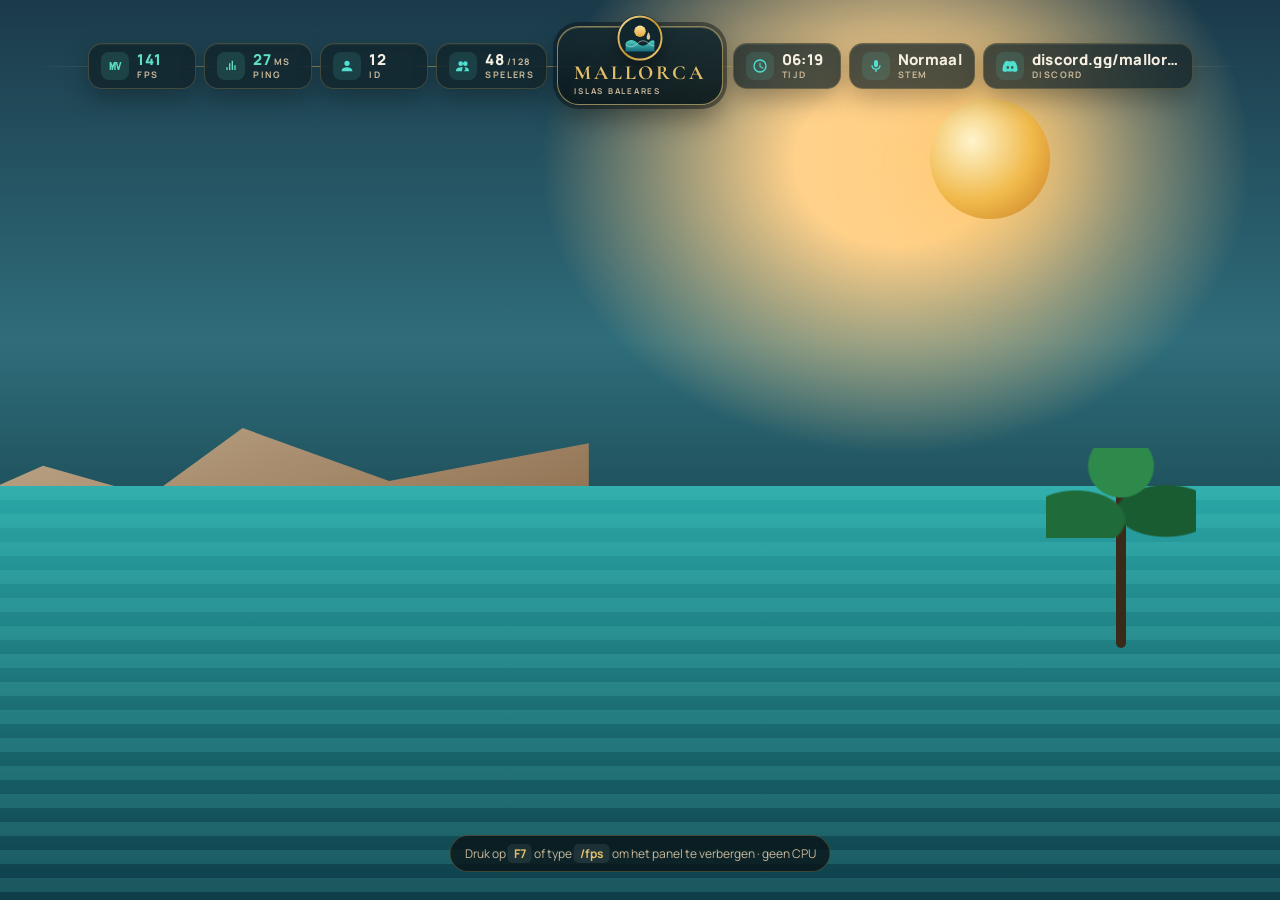
==== mallorca-fps-panel/html/index.html @ 94cdc5df "Add Mallorca FPS panel with eight HUD slots and a center crest Standalone FiveM NUI overlay that sho" ====
<!DOCTYPE html>
<html lang="nl">
<head>
  <meta charset="UTF-8" />
  <meta name="viewport" content="width=device-width, initial-scale=1" />
  <title>Mallorca FPS Panel</title>
  <link rel="preconnect" href="https://fonts.googleapis.com" />
  <link rel="preconnect" href="https://fonts.gstatic.com" crossorigin />
  <link href="https://fonts.googleapis.com/css2?family=Cormorant+Garamond:wght@600;700&family=Manrope:wght@500;600;700;800&display=swap" rel="stylesheet" />
  <link rel="stylesheet" href="style.css" />
</head>
<body>
  <div class="scene" aria-hidden="true">
    <div class="sun"></div>
    <div class="cliff"></div>
    <div class="sea"></div>
    <div class="palm"></div>
  </div>

  <header class="hud" id="hud" role="status" aria-label="Mallorca FPS panel">
    <div class="rail">
      <div class="group left">
        <article class="stat" data-key="fps">
          <span class="icon" aria-hidden="true">
            <svg viewBox="0 0 24 24"><path d="M4 18V6h2.2l2 5.2L10.4 6H13v12h-2.1V9.6L8.7 18H7.1L5.9 9.6V18H4zm12.2 0-3.3-12h2.3l2.1 8.4L19.4 6H21.6L18.3 18h-2.1z"/></svg>
          </span>
          <div class="copy">
            <strong id="val-fps">144</strong>
            <span>FPS</span>
          </div>
        </article>

        <article class="stat" data-key="ping">
          <span class="icon" aria-hidden="true">
            <svg viewBox="0 0 24 24"><path d="M5 18h2v-4H5v4zm4 0h2V8H9v10zm4 0h2V4h-2v14zm4 0h2v-7h-2v7z"/></svg>
          </span>
          <div class="copy">
            <strong id="val-ping">24<span class="unit">ms</span></strong>
            <span>Ping</span>
          </div>
        </article>

        <article class="stat" data-key="id">
          <span class="icon" aria-hidden="true">
            <svg viewBox="0 0 24 24"><path d="M12 12a4 4 0 1 0-4-4 4 4 0 0 0 4 4zm0 2c-3.3 0-8 1.7-8 5v1h16v-1c0-3.3-4.7-5-8-5z"/></svg>
          </span>
          <div class="copy">
            <strong id="val-id">12</strong>
            <span>ID</span>
          </div>
        </article>

        <article class="stat" data-key="players">
          <span class="icon" aria-hidden="true">
            <svg viewBox="0 0 24 24"><path d="M8.5 12a3.5 3.5 0 1 0-3.5-3.5A3.5 3.5 0 0 0 8.5 12zm7 0A3.5 3.5 0 1 0 12 8.5 3.5 3.5 0 0 0 15.5 12zM8.5 14c-3 0-7 1.5-7 4.5V20h9.2a7.5 7.5 0 0 1-.2-1.5c0-1.6.6-3.1 1.7-4.3A10.4 10.4 0 0 0 8.5 14zm7 0c-.6 0-1.2 0-1.8.1A5.5 5.5 0 0 1 21 19.5V20h-8.2a5.5 5.5 0 0 0 2.7-6z"/></svg>
          </span>
          <div class="copy">
            <strong id="val-players">48<span class="unit">/128</span></strong>
            <span>Spelers</span>
          </div>
        </article>
      </div>

      <div class="crest" data-key="mallorca">
        <div class="crest-ring">
          <img src="logo.svg" alt="" />
        </div>
        <div class="crest-copy">
          <p class="name" id="val-server">Mallorca</p>
          <p class="tag" id="val-tagline">Islas Baleares</p>
        </div>
      </div>

      <div class="group right">
        <article class="stat" data-key="time">
          <span class="icon" aria-hidden="true">
            <svg viewBox="0 0 24 24"><path d="M12 2a10 10 0 1 0 10 10A10 10 0 0 0 12 2zm0 18a8 8 0 1 1 8-8 8 8 0 0 1-8 8zm.8-13h-1.6v6l5.2 3.1.8-1.3-4.4-2.6z"/></svg>
          </span>
          <div class="copy">
            <strong id="val-time">19:43</strong>
            <span>Tijd</span>
          </div>
        </article>

        <article class="stat" data-key="voice">
          <span class="icon" aria-hidden="true">
            <svg viewBox="0 0 24 24"><path d="M12 14a3 3 0 0 0 3-3V6a3 3 0 0 0-6 0v5a3 3 0 0 0 3 3zm5-3a5 5 0 0 1-10 0H5a7 7 0 0 0 6 6.9V21h2v-3.1A7 7 0 0 0 19 11z"/></svg>
          </span>
          <div class="copy">
            <strong id="val-voice">Normaal</strong>
            <span>Stem</span>
          </div>
        </article>

        <article class="stat" data-key="discord">
          <span class="icon" aria-hidden="true">
            <svg viewBox="0 0 24 24"><path d="M19.3 5.2A17.4 17.4 0 0 0 15 4l-.4.8a16 16 0 0 1 4 1.6 16.4 16.4 0 0 0-13.2 0A16 16 0 0 1 9.4 4.8L9 4a17.4 17.4 0 0 0-4.3 1.2C1.4 10.1.6 14.8.8 19.4A17.6 17.6 0 0 0 6.4 21l.8-1.2a11.4 11.4 0 0 1-1.8-.9l.4-.3a12.6 12.6 0 0 0 12.4 0l.4.3a11.4 11.4 0 0 1-1.8.9l.8 1.2a17.6 17.6 0 0 0 5.6-1.6c.4-5.2-.6-9.8-3.9-14.2zM8.7 16.4c-1.1 0-2-1-2-2.2s.9-2.2 2-2.2 2 1 2 2.2-.9 2.2-2 2.2zm6.6 0c-1.1 0-2-1-2-2.2s.9-2.2 2-2.2 2 1 2 2.2-.9 2.2-2 2.2z"/></svg>
          </span>
          <div class="copy">
            <strong id="val-discord">discord.gg/mallorca</strong>
            <span>Discord</span>
          </div>
        </article>
      </div>
    </div>
  </header>

  <aside class="hint" id="hint">Druk op <kbd>F7</kbd> of type <kbd>/fps</kbd> om het panel te verbergen · geen CPU</aside>

  <script src="script.js"></script>
</body>
</html>
---- mallorca-fps-panel/html/style.css ----
:root {
  --ink: #f6efe2;
  --muted: #c9b89a;
  --gold: #e3bf6a;
  --gold-deep: #b8862b;
  --teal: #4fe0d2;
  --sea: #14545c;
  --night: rgba(8, 18, 22, 0.78);
  --glass: rgba(16, 32, 38, 0.72);
  --line: rgba(227, 191, 106, 0.55);
  --warn: #e7b34d;
  --hot: #e07a5f;
  --ok: #5ee0c7;
}

* {
  box-sizing: border-box;
  margin: 0;
  padding: 0;
}

html,
body {
  width: 100%;
  height: 100%;
  overflow: hidden;
  background: transparent;
  color: var(--ink);
  font-family: 'Manrope', 'Segoe UI', sans-serif;
}

body.demo {
  background: #071016;
}

.scene {
  display: none;
  position: fixed;
  inset: 0;
  z-index: 0;
  background:
    radial-gradient(ellipse at 70% 18%, #ffd18a 0 8%, transparent 28%),
    linear-gradient(180deg, #1b3a4a 0%, #2f6d7a 38%, #1c4d58 58%, #0c2a32 100%);
}

body.demo .scene {
  display: block;
}

.scene .sun {
  position: absolute;
  top: 11%;
  right: 18%;
  width: 120px;
  height: 120px;
  border-radius: 50%;
  background: radial-gradient(circle at 35% 35%, #fff4cc, #f0b94a 55%, #c77a22);
  box-shadow: 0 0 80px 24px rgba(255, 196, 92, 0.45);
}

.scene .sea {
  position: absolute;
  left: 0;
  right: 0;
  bottom: 0;
  height: 46%;
  background:
    repeating-linear-gradient(
      180deg,
      rgba(90, 214, 206, 0.16) 0 14px,
      transparent 14px 28px
    ),
    linear-gradient(180deg, #2aa8a8 0%, #0e3d48 100%);
}

.scene .cliff {
  position: absolute;
  left: -6%;
  bottom: 18%;
  width: 52%;
  height: 42%;
  background: linear-gradient(160deg, #cbb89a 0%, #8a6a4a 70%, #5c4030 100%);
  clip-path: polygon(0 42%, 18% 28%, 34% 36%, 48% 18%, 70% 32%, 100% 22%, 100% 100%, 0 100%);
}

.scene .palm {
  position: absolute;
  right: 12%;
  bottom: 28%;
  width: 10px;
  height: 180px;
  background: #3a2a1a;
  border-radius: 8px;
}

.scene .palm::before {
  content: '';
  position: absolute;
  top: -20px;
  left: -70px;
  width: 150px;
  height: 90px;
  background:
    radial-gradient(ellipse at 20% 80%, #1f6b3a 0 28%, transparent 30%),
    radial-gradient(ellipse at 50% 20%, #2d8a4a 0 30%, transparent 32%),
    radial-gradient(ellipse at 80% 70%, #195c32 0 28%, transparent 30%);
}

.hud {
  position: fixed;
  top: 18px;
  left: 50%;
  transform: translateX(-50%);
  z-index: 20;
  width: min(1320px, calc(100vw - 32px));
  opacity: 1;
  transition: opacity 0.25s ease, transform 0.25s ease;
}

.hud.is-hidden {
  opacity: 0;
  pointer-events: none;
  transform: translateX(-50%) translateY(-12px);
}

.rail {
  position: relative;
  display: grid;
  grid-template-columns: 1fr auto 1fr;
  align-items: center;
  gap: 10px;
  padding: 8px 10px;
}

.rail::before {
  content: '';
  position: absolute;
  left: 18px;
  right: 18px;
  top: 50%;
  height: 1px;
  background: linear-gradient(90deg, transparent, var(--line) 18%, var(--line) 82%, transparent);
  z-index: 0;
}

.group {
  display: flex;
  align-items: stretch;
  gap: 8px;
  z-index: 1;
}

.group.left {
  justify-content: flex-end;
}

.group.right {
  justify-content: flex-start;
}

.stat {
  display: flex;
  align-items: center;
  gap: 8px;
  min-width: 108px;
  padding: 8px 12px;
  background: var(--glass);
  border: 1px solid rgba(227, 191, 106, 0.22);
  border-radius: 14px;
  box-shadow: 0 10px 24px rgba(0, 0, 0, 0.28), inset 0 1px 0 rgba(255, 255, 255, 0.06);
  backdrop-filter: blur(10px);
}

.stat .icon {
  display: grid;
  place-items: center;
  width: 28px;
  height: 28px;
  border-radius: 8px;
  background: rgba(79, 224, 210, 0.12);
  color: var(--teal);
  flex-shrink: 0;
}

.stat .icon svg {
  width: 16px;
  height: 16px;
  fill: currentColor;
}

.copy {
  display: flex;
  flex-direction: column;
  line-height: 1.05;
  min-width: 0;
}

.copy strong {
  font-size: 15px;
  font-weight: 800;
  letter-spacing: 0.02em;
  white-space: nowrap;
  overflow: hidden;
  text-overflow: ellipsis;
  max-width: 148px;
}

.copy span {
  margin-top: 2px;
  font-size: 9px;
  font-weight: 700;
  letter-spacing: 0.16em;
  text-transform: uppercase;
  color: var(--muted);
}

.unit {
  margin-left: 3px;
  font-size: 10px;
  font-weight: 700;
  color: var(--muted);
  letter-spacing: 0;
}

.stat[data-tone='ok'] .icon { color: var(--ok); background: rgba(94, 224, 199, 0.14); }
.stat[data-tone='ok'] strong { color: var(--ok); }
.stat[data-tone='warn'] .icon { color: var(--warn); background: rgba(231, 179, 77, 0.16); }
.stat[data-tone='warn'] strong { color: var(--warn); }
.stat[data-tone='hot'] .icon { color: var(--hot); background: rgba(224, 122, 95, 0.16); }
.stat[data-tone='hot'] strong { color: var(--hot); }

.crest {
  z-index: 2;
  display: flex;
  flex-direction: column;
  align-items: center;
  justify-content: center;
  min-width: 132px;
  padding: 6px 16px 8px;
  background: linear-gradient(180deg, rgba(22, 42, 48, 0.94), rgba(10, 24, 28, 0.94));
  border: 1px solid rgba(243, 210, 122, 0.55);
  border-radius: 22px;
  box-shadow:
    0 0 0 4px rgba(8, 16, 20, 0.45),
    0 12px 28px rgba(0, 0, 0, 0.4),
    inset 0 1px 0 rgba(255, 236, 180, 0.25);
}

.crest-ring {
  width: 46px;
  height: 46px;
  margin-top: -18px;
  border-radius: 50%;
  background: #10262c;
  box-shadow: 0 8px 16px rgba(0, 0, 0, 0.35);
}

.crest-ring img {
  width: 100%;
  height: 100%;
  display: block;
}

.crest-copy .name {
  margin-top: 2px;
  font-family: 'Cormorant Garamond', Georgia, serif;
  font-size: 20px;
  font-weight: 700;
  letter-spacing: 0.14em;
  text-transform: uppercase;
  color: var(--gold);
  line-height: 1;
}

.crest-copy .tag {
  margin-top: 2px;
  font-size: 8px;
  font-weight: 700;
  letter-spacing: 0.22em;
  text-transform: uppercase;
  color: var(--muted);
}

.hint {
  display: none;
  position: fixed;
  left: 50%;
  bottom: 28px;
  transform: translateX(-50%);
  z-index: 20;
  padding: 8px 14px;
  border-radius: 999px;
  background: var(--night);
  border: 1px solid rgba(227, 191, 106, 0.25);
  color: var(--muted);
  font-size: 12px;
}

body.demo .hint {
  display: block;
}

kbd {
  display: inline-block;
  padding: 1px 6px;
  border-radius: 5px;
  background: rgba(255, 255, 255, 0.08);
  color: var(--gold);
  font-family: inherit;
  font-weight: 700;
}

@media (max-width: 1100px) {
  .stat[data-key='discord'] .copy strong,
  .stat[data-key='voice'] .copy strong {
    max-width: 92px;
  }

  .group {
    gap: 6px;
  }

  .stat {
    min-width: 0;
    padding: 8px 10px;
  }
}
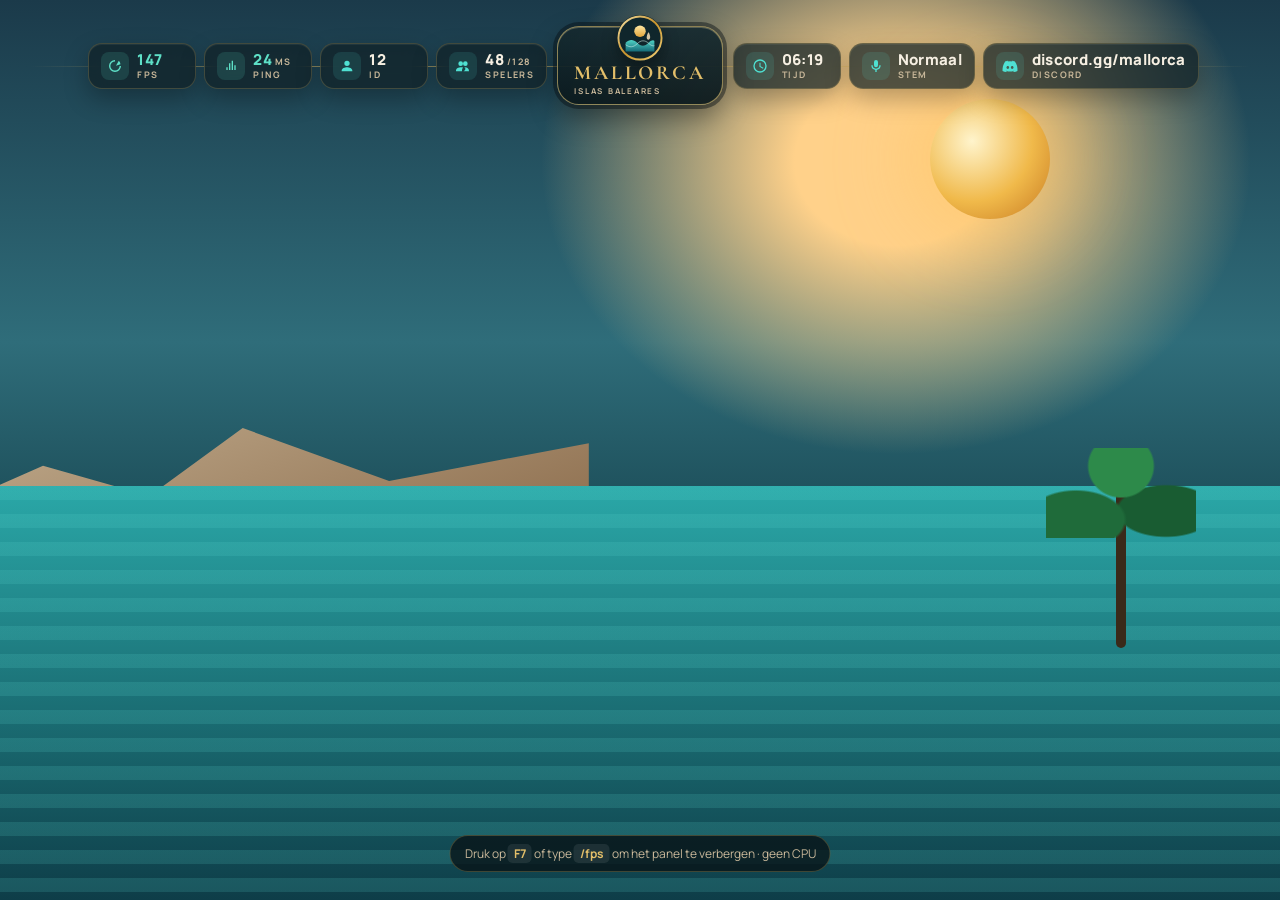
==== commit d4e85a29: "Widen Discord slot and replace the FPS glyph with a gauge icon The Discord invite was clipping at ty" ====
--- a/mallorca-fps-panel/html/index.html
+++ b/mallorca-fps-panel/html/index.html
@@ -22,7 +22,7 @@
       <div class="group left">
         <article class="stat" data-key="fps">
           <span class="icon" aria-hidden="true">
-            <svg viewBox="0 0 24 24"><path d="M4 18V6h2.2l2 5.2L10.4 6H13v12h-2.1V9.6L8.7 18H7.1L5.9 9.6V18H4zm12.2 0-3.3-12h2.3l2.1 8.4L19.4 6H21.6L18.3 18h-2.1z"/></svg>
+            <svg viewBox="0 0 24 24"><path d="M12 3a9 9 0 1 0 9 9h-2.1a6.9 6.9 0 1 1-6.9-6.9V3zm8.2 6.4-6.7 2.1 4.2-7.2a9 9 0 0 1 2.5 5.1z"/></svg>
           </span>
           <div class="copy">
             <strong id="val-fps">144</strong>
--- a/mallorca-fps-panel/html/style.css
+++ b/mallorca-fps-panel/html/style.css
@@ -112,7 +112,7 @@
   left: 50%;
   transform: translateX(-50%);
   z-index: 20;
-  width: min(1320px, calc(100vw - 32px));
+  width: min(1440px, calc(100vw - 24px));
   opacity: 1;
   transition: opacity 0.25s ease, transform 0.25s ease;
 }
@@ -202,7 +202,15 @@
   white-space: nowrap;
   overflow: hidden;
   text-overflow: ellipsis;
-  max-width: 148px;
+  max-width: 168px;
+}
+
+.stat[data-key='discord'] {
+  min-width: 196px;
+}
+
+.stat[data-key='discord'] .copy strong {
+  max-width: 220px;
 }
 
 .copy span {
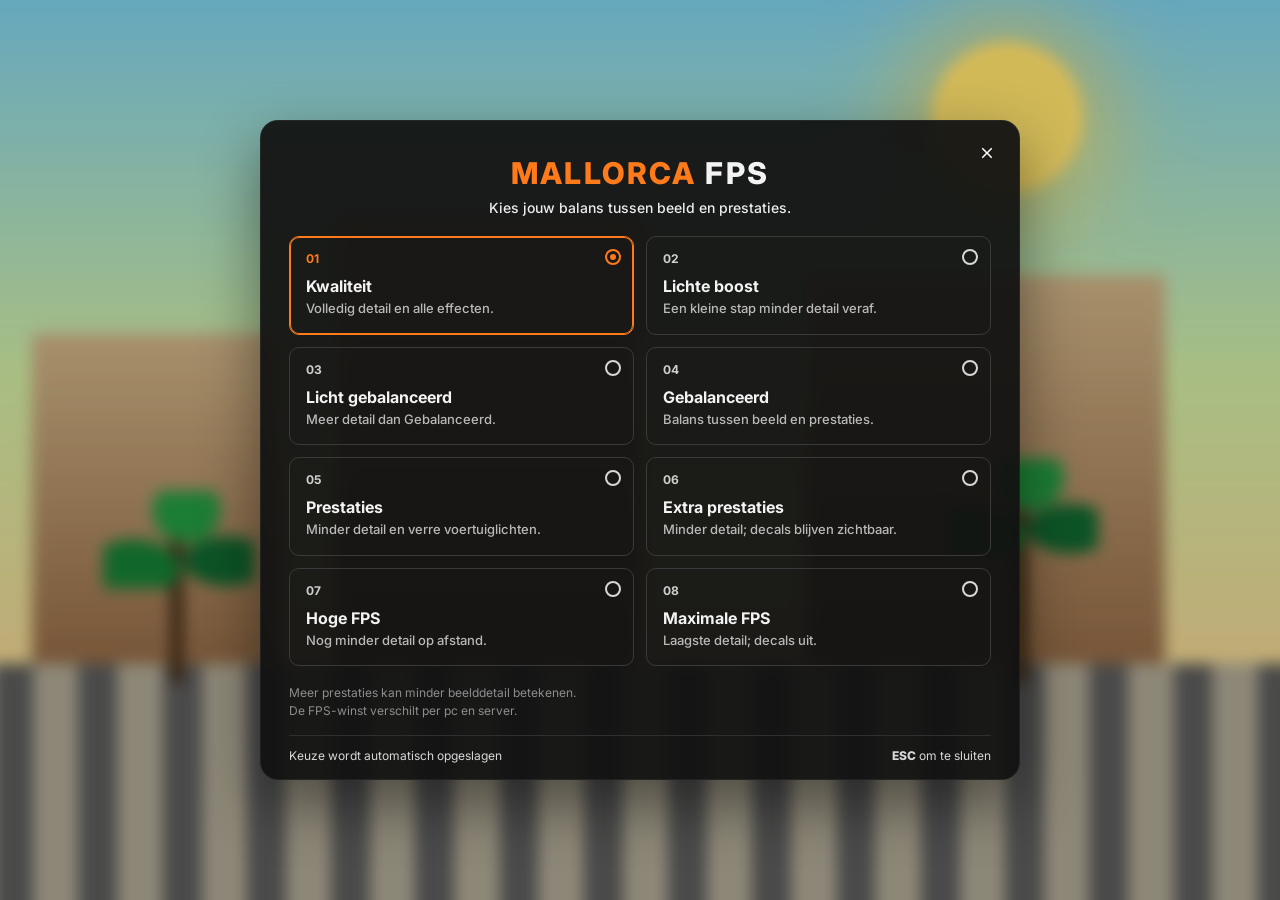
==== commit d25bd35c: "Replace the HUD bar with the Mallorca FPS preset menu Eight graphics cards in a two-column grid, ora" ====
--- a/mallorca-fps-panel/html/index.html
+++ b/mallorca-fps-panel/html/index.html
@@ -3,109 +3,50 @@
 <head>
   <meta charset="UTF-8" />
   <meta name="viewport" content="width=device-width, initial-scale=1" />
-  <title>Mallorca FPS Panel</title>
+  <title>Mallorca FPS</title>
   <link rel="preconnect" href="https://fonts.googleapis.com" />
   <link rel="preconnect" href="https://fonts.gstatic.com" crossorigin />
-  <link href="https://fonts.googleapis.com/css2?family=Cormorant+Garamond:wght@600;700&family=Manrope:wght@500;600;700;800&display=swap" rel="stylesheet" />
+  <link href="https://fonts.googleapis.com/css2?family=Inter:wght@400;500;600;700;800&display=swap" rel="stylesheet" />
   <link rel="stylesheet" href="style.css" />
 </head>
 <body>
   <div class="scene" aria-hidden="true">
+    <div class="sky"></div>
     <div class="sun"></div>
-    <div class="cliff"></div>
-    <div class="sea"></div>
-    <div class="palm"></div>
+    <div class="building b1"></div>
+    <div class="building b2"></div>
+    <div class="building b3"></div>
+    <div class="road"></div>
+    <div class="palm p1"></div>
+    <div class="palm p2"></div>
   </div>
 
-  <header class="hud" id="hud" role="status" aria-label="Mallorca FPS panel">
-    <div class="rail">
-      <div class="group left">
-        <article class="stat" data-key="fps">
-          <span class="icon" aria-hidden="true">
-            <svg viewBox="0 0 24 24"><path d="M12 3a9 9 0 1 0 9 9h-2.1a6.9 6.9 0 1 1-6.9-6.9V3zm8.2 6.4-6.7 2.1 4.2-7.2a9 9 0 0 1 2.5 5.1z"/></svg>
-          </span>
-          <div class="copy">
-            <strong id="val-fps">144</strong>
-            <span>FPS</span>
-          </div>
-        </article>
+  <div class="overlay is-open" id="overlay">
+    <section class="panel" role="dialog" aria-modal="true" aria-labelledby="fps-title">
+      <button class="close" id="btn-close" type="button" aria-label="Sluiten">
+        <svg viewBox="0 0 24 24" aria-hidden="true"><path d="M6.4 5 5 6.4 10.6 12 5 17.6 6.4 19 12 13.4 17.6 19 19 17.6 13.4 12 19 6.4 17.6 5 12 10.6z"/></svg>
+      </button>
 
-        <article class="stat" data-key="ping">
-          <span class="icon" aria-hidden="true">
-            <svg viewBox="0 0 24 24"><path d="M5 18h2v-4H5v4zm4 0h2V8H9v10zm4 0h2V4h-2v14zm4 0h2v-7h-2v7z"/></svg>
-          </span>
-          <div class="copy">
-            <strong id="val-ping">24<span class="unit">ms</span></strong>
-            <span>Ping</span>
-          </div>
-        </article>
+      <header class="head">
+        <h1 id="fps-title"><span>Mallorca</span> FPS</h1>
+        <p>Kies jouw balans tussen beeld en prestaties.</p>
+      </header>
 
-        <article class="stat" data-key="id">
-          <span class="icon" aria-hidden="true">
-            <svg viewBox="0 0 24 24"><path d="M12 12a4 4 0 1 0-4-4 4 4 0 0 0 4 4zm0 2c-3.3 0-8 1.7-8 5v1h16v-1c0-3.3-4.7-5-8-5z"/></svg>
-          </span>
-          <div class="copy">
-            <strong id="val-id">12</strong>
-            <span>ID</span>
-          </div>
-        </article>
+      <div class="grid" id="grid" role="radiogroup" aria-label="FPS presets"></div>
 
-        <article class="stat" data-key="players">
-          <span class="icon" aria-hidden="true">
-            <svg viewBox="0 0 24 24"><path d="M8.5 12a3.5 3.5 0 1 0-3.5-3.5A3.5 3.5 0 0 0 8.5 12zm7 0A3.5 3.5 0 1 0 12 8.5 3.5 3.5 0 0 0 15.5 12zM8.5 14c-3 0-7 1.5-7 4.5V20h9.2a7.5 7.5 0 0 1-.2-1.5c0-1.6.6-3.1 1.7-4.3A10.4 10.4 0 0 0 8.5 14zm7 0c-.6 0-1.2 0-1.8.1A5.5 5.5 0 0 1 21 19.5V20h-8.2a5.5 5.5 0 0 0 2.7-6z"/></svg>
-          </span>
-          <div class="copy">
-            <strong id="val-players">48<span class="unit">/128</span></strong>
-            <span>Spelers</span>
-          </div>
-        </article>
-      </div>
+      <p class="note">
+        Meer prestaties kan minder beelddetail betekenen.<br />
+        De FPS-winst verschilt per pc en server.
+      </p>
 
-      <div class="crest" data-key="mallorca">
-        <div class="crest-ring">
-          <img src="logo.svg" alt="" />
-        </div>
-        <div class="crest-copy">
-          <p class="name" id="val-server">Mallorca</p>
-          <p class="tag" id="val-tagline">Islas Baleares</p>
-        </div>
-      </div>
+      <footer class="foot">
+        <span>Keuze wordt automatisch opgeslagen</span>
+        <span><strong>ESC</strong> om te sluiten</span>
+      </footer>
+    </section>
+  </div>
 
-      <div class="group right">
-        <article class="stat" data-key="time">
-          <span class="icon" aria-hidden="true">
-            <svg viewBox="0 0 24 24"><path d="M12 2a10 10 0 1 0 10 10A10 10 0 0 0 12 2zm0 18a8 8 0 1 1 8-8 8 8 0 0 1-8 8zm.8-13h-1.6v6l5.2 3.1.8-1.3-4.4-2.6z"/></svg>
-          </span>
-          <div class="copy">
-            <strong id="val-time">19:43</strong>
-            <span>Tijd</span>
-          </div>
-        </article>
-
-        <article class="stat" data-key="voice">
-          <span class="icon" aria-hidden="true">
-            <svg viewBox="0 0 24 24"><path d="M12 14a3 3 0 0 0 3-3V6a3 3 0 0 0-6 0v5a3 3 0 0 0 3 3zm5-3a5 5 0 0 1-10 0H5a7 7 0 0 0 6 6.9V21h2v-3.1A7 7 0 0 0 19 11z"/></svg>
-          </span>
-          <div class="copy">
-            <strong id="val-voice">Normaal</strong>
-            <span>Stem</span>
-          </div>
-        </article>
-
-        <article class="stat" data-key="discord">
-          <span class="icon" aria-hidden="true">
-            <svg viewBox="0 0 24 24"><path d="M19.3 5.2A17.4 17.4 0 0 0 15 4l-.4.8a16 16 0 0 1 4 1.6 16.4 16.4 0 0 0-13.2 0A16 16 0 0 1 9.4 4.8L9 4a17.4 17.4 0 0 0-4.3 1.2C1.4 10.1.6 14.8.8 19.4A17.6 17.6 0 0 0 6.4 21l.8-1.2a11.4 11.4 0 0 1-1.8-.9l.4-.3a12.6 12.6 0 0 0 12.4 0l.4.3a11.4 11.4 0 0 1-1.8.9l.8 1.2a17.6 17.6 0 0 0 5.6-1.6c.4-5.2-.6-9.8-3.9-14.2zM8.7 16.4c-1.1 0-2-1-2-2.2s.9-2.2 2-2.2 2 1 2 2.2-.9 2.2-2 2.2zm6.6 0c-1.1 0-2-1-2-2.2s.9-2.2 2-2.2 2 1 2 2.2-.9 2.2-2 2.2z"/></svg>
-          </span>
-          <div class="copy">
-            <strong id="val-discord">discord.gg/mallorca</strong>
-            <span>Discord</span>
-          </div>
-        </article>
-      </div>
-    </div>
-  </header>
-
-  <aside class="hint" id="hint">Druk op <kbd>F7</kbd> of type <kbd>/fps</kbd> om het panel te verbergen · geen CPU</aside>
+  <p class="reopen" id="reopen">Druk op <kbd>F7</kbd> of type <kbd>/fps</kbd> om het menu te openen</p>
 
   <script src="script.js"></script>
 </body>
--- a/mallorca-fps-panel/html/style.css
+++ b/mallorca-fps-panel/html/style.css
@@ -1,16 +1,12 @@
 :root {
-  --ink: #f6efe2;
-  --muted: #c9b89a;
-  --gold: #e3bf6a;
-  --gold-deep: #b8862b;
-  --teal: #4fe0d2;
-  --sea: #14545c;
-  --night: rgba(8, 18, 22, 0.78);
-  --glass: rgba(16, 32, 38, 0.72);
-  --line: rgba(227, 191, 106, 0.55);
-  --warn: #e7b34d;
-  --hot: #e07a5f;
-  --ok: #5ee0c7;
+  --orange: #ff7a1a;
+  --orange-deep: #ff6a00;
+  --panel: rgba(18, 18, 18, 0.94);
+  --card: rgba(28, 28, 28, 0.55);
+  --line: #2a2a2a;
+  --text: #f3f3f3;
+  --muted: #b9b9b9;
+  --dim: #8d8d8d;
 }
 
 * {
@@ -25,12 +21,12 @@
   height: 100%;
   overflow: hidden;
   background: transparent;
-  color: var(--ink);
-  font-family: 'Manrope', 'Segoe UI', sans-serif;
+  color: var(--text);
+  font-family: Inter, 'Segoe UI', sans-serif;
 }
 
 body.demo {
-  background: #071016;
+  background: #0b0b0b;
 }
 
 .scene {
@@ -38,298 +34,265 @@
   position: fixed;
   inset: 0;
   z-index: 0;
-  background:
-    radial-gradient(ellipse at 70% 18%, #ffd18a 0 8%, transparent 28%),
-    linear-gradient(180deg, #1b3a4a 0%, #2f6d7a 38%, #1c4d58 58%, #0c2a32 100%);
+  filter: blur(7px) saturate(1.15);
+  transform: scale(1.08);
 }
 
 body.demo .scene {
   display: block;
 }
 
-.scene .sun {
-  position: absolute;
-  top: 11%;
+.sky {
+  position: absolute;
+  inset: 0;
+  background: linear-gradient(180deg, #7ec8e8 0%, #cfe7a8 42%, #e7d39a 70%, #d9b36a 100%);
+}
+
+.sun {
+  position: absolute;
+  top: 8%;
   right: 18%;
-  width: 120px;
-  height: 120px;
+  width: 140px;
+  height: 140px;
   border-radius: 50%;
-  background: radial-gradient(circle at 35% 35%, #fff4cc, #f0b94a 55%, #c77a22);
-  box-shadow: 0 0 80px 24px rgba(255, 196, 92, 0.45);
-}
-
-.scene .sea {
+  background: #ffe27a;
+  box-shadow: 0 0 80px 30px rgba(255, 210, 80, 0.55);
+}
+
+.building {
+  position: absolute;
+  bottom: 28%;
+  background: linear-gradient(180deg, #c9b08a, #8d6a4a);
+}
+
+.b1 { left: 6%; width: 18%; height: 34%; }
+.b2 { left: 28%; width: 22%; height: 46%; }
+.b3 { right: 12%; width: 26%; height: 40%; }
+
+.road {
   position: absolute;
   left: 0;
   right: 0;
   bottom: 0;
-  height: 46%;
+  height: 28%;
   background:
-    repeating-linear-gradient(
-      180deg,
-      rgba(90, 214, 206, 0.16) 0 14px,
-      transparent 14px 28px
-    ),
-    linear-gradient(180deg, #2aa8a8 0%, #0e3d48 100%);
-}
-
-.scene .cliff {
-  position: absolute;
-  left: -6%;
-  bottom: 18%;
-  width: 52%;
-  height: 42%;
-  background: linear-gradient(160deg, #cbb89a 0%, #8a6a4a 70%, #5c4030 100%);
-  clip-path: polygon(0 42%, 18% 28%, 34% 36%, 48% 18%, 70% 32%, 100% 22%, 100% 100%, 0 100%);
-}
-
-.scene .palm {
-  position: absolute;
-  right: 12%;
-  bottom: 28%;
-  width: 10px;
-  height: 180px;
-  background: #3a2a1a;
-  border-radius: 8px;
-}
-
-.scene .palm::before {
+    repeating-linear-gradient(90deg, #f2ead2 0 42px, transparent 42px 78px),
+    #5a5a5a;
+  background-blend-mode: overlay;
+}
+
+.palm {
+  position: absolute;
+  bottom: 26%;
+  width: 12px;
+  height: 160px;
+  background: #3d2a18;
+}
+
+.palm::before {
   content: '';
   position: absolute;
-  top: -20px;
-  left: -70px;
-  width: 150px;
+  top: -18px;
+  left: -62px;
+  width: 140px;
   height: 90px;
   background:
-    radial-gradient(ellipse at 20% 80%, #1f6b3a 0 28%, transparent 30%),
-    radial-gradient(ellipse at 50% 20%, #2d8a4a 0 30%, transparent 32%),
-    radial-gradient(ellipse at 80% 70%, #195c32 0 28%, transparent 30%);
-}
-
-.hud {
+    radial-gradient(ellipse at 20% 80%, #1f7a3a 0 26%, transparent 28%),
+    radial-gradient(ellipse at 55% 20%, #2d9448 0 28%, transparent 30%),
+    radial-gradient(ellipse at 82% 72%, #176332 0 24%, transparent 26%);
+}
+
+.p1 { left: 16%; }
+.p2 { right: 22%; height: 190px; }
+
+.overlay {
   position: fixed;
-  top: 18px;
-  left: 50%;
-  transform: translateX(-50%);
-  z-index: 20;
-  width: min(1440px, calc(100vw - 24px));
-  opacity: 1;
-  transition: opacity 0.25s ease, transform 0.25s ease;
-}
-
-.hud.is-hidden {
-  opacity: 0;
-  pointer-events: none;
-  transform: translateX(-50%) translateY(-12px);
-}
-
-.rail {
+  inset: 0;
+  z-index: 10;
+  display: none;
+  place-items: center;
+  background: rgba(0, 0, 0, 0.18);
+}
+
+.overlay.is-open {
+  display: grid;
+}
+
+.panel {
   position: relative;
-  display: grid;
-  grid-template-columns: 1fr auto 1fr;
-  align-items: center;
-  gap: 10px;
-  padding: 8px 10px;
-}
-
-.rail::before {
-  content: '';
-  position: absolute;
-  left: 18px;
-  right: 18px;
-  top: 50%;
-  height: 1px;
-  background: linear-gradient(90deg, transparent, var(--line) 18%, var(--line) 82%, transparent);
-  z-index: 0;
-}
-
-.group {
-  display: flex;
-  align-items: stretch;
-  gap: 8px;
-  z-index: 1;
-}
-
-.group.left {
-  justify-content: flex-end;
-}
-
-.group.right {
-  justify-content: flex-start;
-}
-
-.stat {
-  display: flex;
-  align-items: center;
-  gap: 8px;
-  min-width: 108px;
-  padding: 8px 12px;
-  background: var(--glass);
-  border: 1px solid rgba(227, 191, 106, 0.22);
-  border-radius: 14px;
-  box-shadow: 0 10px 24px rgba(0, 0, 0, 0.28), inset 0 1px 0 rgba(255, 255, 255, 0.06);
-  backdrop-filter: blur(10px);
-}
-
-.stat .icon {
+  width: min(760px, calc(100vw - 32px));
+  padding: 28px 28px 16px;
+  border-radius: 18px;
+  background: var(--panel);
+  border: 1px solid rgba(255, 255, 255, 0.06);
+  box-shadow: 0 24px 60px rgba(0, 0, 0, 0.45);
+}
+
+.close {
+  position: absolute;
+  top: 16px;
+  right: 16px;
+  width: 32px;
+  height: 32px;
+  border: 0;
+  background: transparent;
+  color: #fff;
+  cursor: pointer;
   display: grid;
   place-items: center;
-  width: 28px;
-  height: 28px;
-  border-radius: 8px;
-  background: rgba(79, 224, 210, 0.12);
-  color: var(--teal);
-  flex-shrink: 0;
-}
-
-.stat .icon svg {
+}
+
+.close svg {
+  width: 18px;
+  height: 18px;
+  fill: currentColor;
+}
+
+.head {
+  text-align: center;
+  margin: 6px 0 20px;
+}
+
+.head h1 {
+  font-size: 30px;
+  font-weight: 800;
+  letter-spacing: 0.08em;
+  text-transform: uppercase;
+}
+
+.head h1 span {
+  color: var(--orange);
+}
+
+.head p {
+  margin-top: 8px;
+  font-size: 14px;
+  color: #ececec;
+  font-weight: 500;
+}
+
+.grid {
+  display: grid;
+  grid-template-columns: 1fr 1fr;
+  gap: 12px;
+}
+
+.card {
+  position: relative;
+  text-align: left;
+  padding: 14px 16px 16px;
+  min-height: 92px;
+  border-radius: 10px;
+  border: 1px solid #3a3a3a;
+  background: transparent;
+  color: inherit;
+  cursor: pointer;
+  font-family: inherit;
+}
+
+.card:hover {
+  border-color: #5a5a5a;
+}
+
+.card.is-active {
+  border-color: var(--orange);
+  box-shadow: inset 0 0 0 1px var(--orange);
+}
+
+.card-index {
+  display: block;
+  font-size: 12px;
+  font-weight: 700;
+  color: #cfcfcf;
+  letter-spacing: 0.04em;
+}
+
+.card.is-active .card-index {
+  color: var(--orange);
+}
+
+.card-radio {
+  position: absolute;
+  top: 12px;
+  right: 12px;
   width: 16px;
   height: 16px;
-  fill: currentColor;
-}
-
-.copy {
+  border: 2px solid #d7d7d7;
+  border-radius: 50%;
+  background: transparent;
+}
+
+.card.is-active .card-radio {
+  border-color: var(--orange);
+}
+
+.card.is-active .card-radio::after {
+  content: '';
+  position: absolute;
+  inset: 3px;
+  border-radius: 50%;
+  background: var(--orange);
+}
+
+.card h2 {
+  margin-top: 10px;
+  font-size: 16px;
+  font-weight: 700;
+}
+
+.card p {
+  margin-top: 4px;
+  font-size: 13px;
+  line-height: 1.35;
+  color: var(--muted);
+  font-weight: 500;
+}
+
+.note {
+  margin-top: 18px;
+  font-size: 12px;
+  line-height: 1.45;
+  color: var(--dim);
+}
+
+.foot {
   display: flex;
-  flex-direction: column;
-  line-height: 1.05;
-  min-width: 0;
-}
-
-.copy strong {
-  font-size: 15px;
+  justify-content: space-between;
+  gap: 12px;
+  margin-top: 16px;
+  padding-top: 12px;
+  border-top: 1px solid #2f2f2f;
+  font-size: 12px;
+  color: #d8d8d8;
+}
+
+.foot strong {
   font-weight: 800;
-  letter-spacing: 0.02em;
-  white-space: nowrap;
-  overflow: hidden;
-  text-overflow: ellipsis;
-  max-width: 168px;
-}
-
-.stat[data-key='discord'] {
-  min-width: 196px;
-}
-
-.stat[data-key='discord'] .copy strong {
-  max-width: 220px;
-}
-
-.copy span {
-  margin-top: 2px;
-  font-size: 9px;
-  font-weight: 700;
-  letter-spacing: 0.16em;
-  text-transform: uppercase;
-  color: var(--muted);
-}
-
-.unit {
-  margin-left: 3px;
-  font-size: 10px;
-  font-weight: 700;
-  color: var(--muted);
-  letter-spacing: 0;
-}
-
-.stat[data-tone='ok'] .icon { color: var(--ok); background: rgba(94, 224, 199, 0.14); }
-.stat[data-tone='ok'] strong { color: var(--ok); }
-.stat[data-tone='warn'] .icon { color: var(--warn); background: rgba(231, 179, 77, 0.16); }
-.stat[data-tone='warn'] strong { color: var(--warn); }
-.stat[data-tone='hot'] .icon { color: var(--hot); background: rgba(224, 122, 95, 0.16); }
-.stat[data-tone='hot'] strong { color: var(--hot); }
-
-.crest {
-  z-index: 2;
-  display: flex;
-  flex-direction: column;
-  align-items: center;
-  justify-content: center;
-  min-width: 132px;
-  padding: 6px 16px 8px;
-  background: linear-gradient(180deg, rgba(22, 42, 48, 0.94), rgba(10, 24, 28, 0.94));
-  border: 1px solid rgba(243, 210, 122, 0.55);
-  border-radius: 22px;
-  box-shadow:
-    0 0 0 4px rgba(8, 16, 20, 0.45),
-    0 12px 28px rgba(0, 0, 0, 0.4),
-    inset 0 1px 0 rgba(255, 236, 180, 0.25);
-}
-
-.crest-ring {
-  width: 46px;
-  height: 46px;
-  margin-top: -18px;
-  border-radius: 50%;
-  background: #10262c;
-  box-shadow: 0 8px 16px rgba(0, 0, 0, 0.35);
-}
-
-.crest-ring img {
-  width: 100%;
-  height: 100%;
-  display: block;
-}
-
-.crest-copy .name {
-  margin-top: 2px;
-  font-family: 'Cormorant Garamond', Georgia, serif;
-  font-size: 20px;
-  font-weight: 700;
-  letter-spacing: 0.14em;
-  text-transform: uppercase;
-  color: var(--gold);
-  line-height: 1;
-}
-
-.crest-copy .tag {
-  margin-top: 2px;
-  font-size: 8px;
-  font-weight: 700;
-  letter-spacing: 0.22em;
-  text-transform: uppercase;
-  color: var(--muted);
-}
-
-.hint {
+}
+
+.reopen {
   display: none;
   position: fixed;
   left: 50%;
   bottom: 28px;
   transform: translateX(-50%);
-  z-index: 20;
+  z-index: 5;
   padding: 8px 14px;
   border-radius: 999px;
-  background: var(--night);
-  border: 1px solid rgba(227, 191, 106, 0.25);
-  color: var(--muted);
-  font-size: 12px;
-}
-
-body.demo .hint {
+  background: rgba(18, 18, 18, 0.88);
+  color: #d0d0d0;
+  font-size: 12px;
+}
+
+body.demo:not(.menu-open) .reopen {
   display: block;
 }
 
 kbd {
-  display: inline-block;
   padding: 1px 6px;
-  border-radius: 5px;
+  border-radius: 4px;
   background: rgba(255, 255, 255, 0.08);
-  color: var(--gold);
+  color: var(--orange);
   font-family: inherit;
   font-weight: 700;
 }
-
-@media (max-width: 1100px) {
-  .stat[data-key='discord'] .copy strong,
-  .stat[data-key='voice'] .copy strong {
-    max-width: 92px;
-  }
-
-  .group {
-    gap: 6px;
-  }
-
-  .stat {
-    min-width: 0;
-    padding: 8px 10px;
-  }
-}
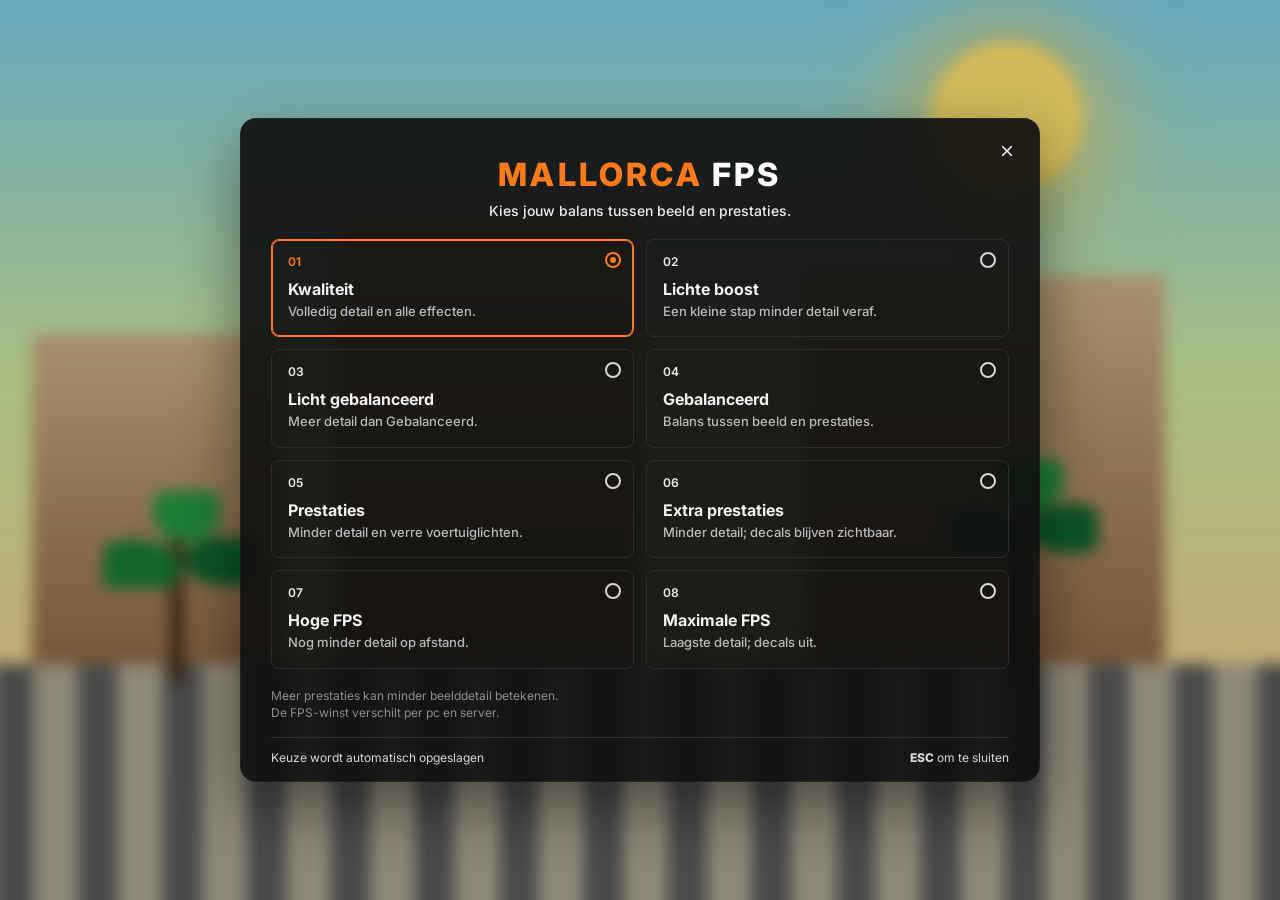
==== commit b59400a9: "Match the FPS menu chrome more closely to the Mallorca reference Keep Mallorca orange and FPS white," ====
--- a/mallorca-fps-panel/html/index.html
+++ b/mallorca-fps-panel/html/index.html
@@ -28,7 +28,7 @@
       </button>
 
       <header class="head">
-        <h1 id="fps-title"><span>Mallorca</span> FPS</h1>
+        <h1 id="fps-title"><span class="brand">Mallorca</span> <span class="fps">FPS</span></h1>
         <p>Kies jouw balans tussen beeld en prestaties.</p>
       </header>
 
--- a/mallorca-fps-panel/html/style.css
+++ b/mallorca-fps-panel/html/style.css
@@ -120,11 +120,11 @@
 
 .panel {
   position: relative;
-  width: min(760px, calc(100vw - 32px));
-  padding: 28px 28px 16px;
-  border-radius: 18px;
-  background: var(--panel);
-  border: 1px solid rgba(255, 255, 255, 0.06);
+  width: min(800px, calc(100vw - 32px));
+  padding: 30px 30px 16px;
+  border-radius: 16px;
+  background: rgba(16, 16, 16, 0.92);
+  border: 1px solid rgba(255, 255, 255, 0.05);
   box-shadow: 0 24px 60px rgba(0, 0, 0, 0.45);
 }
 
@@ -154,14 +154,18 @@
 }
 
 .head h1 {
-  font-size: 30px;
+  font-size: 32px;
   font-weight: 800;
-  letter-spacing: 0.08em;
+  letter-spacing: 0.1em;
   text-transform: uppercase;
 }
 
-.head h1 span {
+.head h1 .brand {
   color: var(--orange);
+}
+
+.head h1 .fps {
+  color: #fff;
 }
 
 .head p {
@@ -181,9 +185,9 @@
   position: relative;
   text-align: left;
   padding: 14px 16px 16px;
-  min-height: 92px;
-  border-radius: 10px;
-  border: 1px solid #3a3a3a;
+  min-height: 96px;
+  border-radius: 8px;
+  border: 1px solid #2c2c2c;
   background: transparent;
   color: inherit;
   cursor: pointer;
@@ -202,8 +206,8 @@
 .card-index {
   display: block;
   font-size: 12px;
-  font-weight: 700;
-  color: #cfcfcf;
+  font-weight: 600;
+  color: #ececec;
   letter-spacing: 0.04em;
 }
 
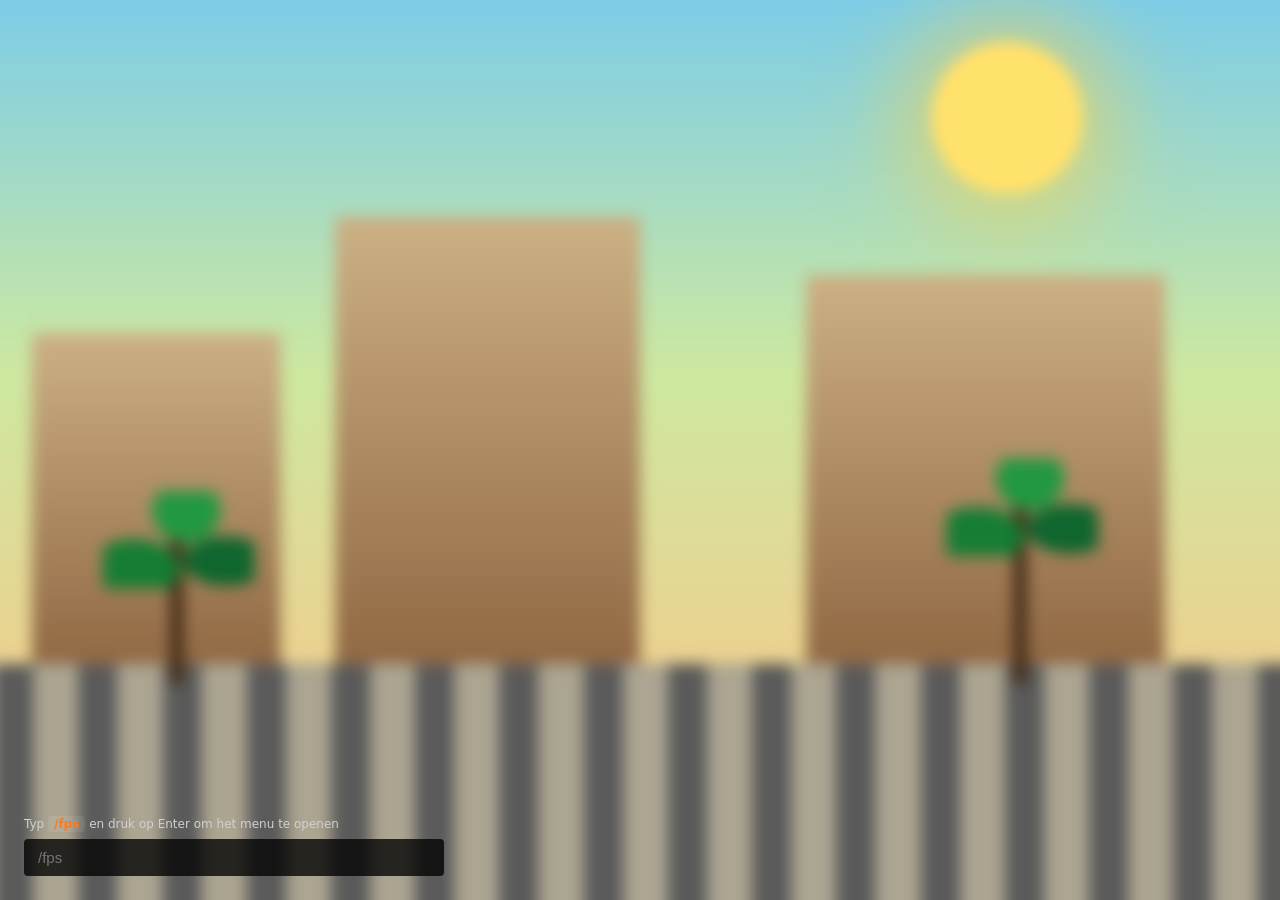
==== commit c84e3a30: "Open the Mallorca FPS menu with /fps instead of F7 Remove the F7 keybind so the menu only opens from" ====
--- a/mallorca-fps-panel/html/index.html
+++ b/mallorca-fps-panel/html/index.html
@@ -4,10 +4,280 @@
   <meta charset="UTF-8" />
   <meta name="viewport" content="width=device-width, initial-scale=1" />
   <title>Mallorca FPS</title>
-  <link rel="preconnect" href="https://fonts.googleapis.com" />
-  <link rel="preconnect" href="https://fonts.gstatic.com" crossorigin />
-  <link href="https://fonts.googleapis.com/css2?family=Inter:wght@400;500;600;700;800&display=swap" rel="stylesheet" />
-  <link rel="stylesheet" href="style.css" />
+  <style>
+    :root {
+      --orange: #ff7a1a;
+      --text: #f3f3f3;
+      --muted: #b9b9b9;
+      --dim: #8d8d8d;
+    }
+
+    * { box-sizing: border-box; margin: 0; padding: 0; }
+
+    html, body {
+      width: 100%;
+      height: 100%;
+      overflow: hidden;
+      background: transparent;
+      color: var(--text);
+      font-family: Inter, 'Segoe UI', system-ui, sans-serif;
+    }
+
+    body.demo { background: #0b0b0b; }
+
+    .scene {
+      display: none;
+      position: fixed;
+      inset: 0;
+      z-index: 0;
+      filter: blur(7px) saturate(1.15);
+      transform: scale(1.08);
+    }
+
+    body.demo .scene { display: block; }
+
+    .sky {
+      position: absolute;
+      inset: 0;
+      background: linear-gradient(180deg, #7ec8e8 0%, #cfe7a8 42%, #e7d39a 70%, #d9b36a 100%);
+    }
+
+    .sun {
+      position: absolute;
+      top: 8%;
+      right: 18%;
+      width: 140px;
+      height: 140px;
+      border-radius: 50%;
+      background: #ffe27a;
+      box-shadow: 0 0 80px 30px rgba(255, 210, 80, 0.55);
+    }
+
+    .building {
+      position: absolute;
+      bottom: 28%;
+      background: linear-gradient(180deg, #c9b08a, #8d6a4a);
+    }
+
+    .b1 { left: 6%; width: 18%; height: 34%; }
+    .b2 { left: 28%; width: 22%; height: 46%; }
+    .b3 { right: 12%; width: 26%; height: 40%; }
+
+    .road {
+      position: absolute;
+      left: 0;
+      right: 0;
+      bottom: 0;
+      height: 28%;
+      background:
+        repeating-linear-gradient(90deg, #f2ead2 0 42px, transparent 42px 78px),
+        #5a5a5a;
+      background-blend-mode: overlay;
+    }
+
+    .palm {
+      position: absolute;
+      bottom: 26%;
+      width: 12px;
+      height: 160px;
+      background: #3d2a18;
+    }
+
+    .palm::before {
+      content: '';
+      position: absolute;
+      top: -18px;
+      left: -62px;
+      width: 140px;
+      height: 90px;
+      background:
+        radial-gradient(ellipse at 20% 80%, #1f7a3a 0 26%, transparent 28%),
+        radial-gradient(ellipse at 55% 20%, #2d9448 0 28%, transparent 30%),
+        radial-gradient(ellipse at 82% 72%, #176332 0 24%, transparent 26%);
+    }
+
+    .p1 { left: 16%; }
+    .p2 { right: 22%; height: 190px; }
+
+    .overlay {
+      position: fixed;
+      inset: 0;
+      z-index: 10;
+      display: none;
+      place-items: center;
+      background: rgba(0, 0, 0, 0.18);
+    }
+
+    .overlay.is-open { display: grid; }
+
+    .panel {
+      position: relative;
+      width: min(800px, calc(100vw - 32px));
+      padding: 30px 30px 16px;
+      border-radius: 16px;
+      background: rgba(16, 16, 16, 0.92);
+      border: 1px solid rgba(255, 255, 255, 0.05);
+      box-shadow: 0 24px 60px rgba(0, 0, 0, 0.45);
+    }
+
+    .close {
+      position: absolute;
+      top: 16px;
+      right: 16px;
+      width: 32px;
+      height: 32px;
+      border: 0;
+      background: transparent;
+      color: #fff;
+      cursor: pointer;
+      display: grid;
+      place-items: center;
+    }
+
+    .close svg { width: 18px; height: 18px; fill: currentColor; }
+
+    .head { text-align: center; margin: 6px 0 20px; }
+
+    .head h1 {
+      font-size: 32px;
+      font-weight: 800;
+      letter-spacing: 0.1em;
+      text-transform: uppercase;
+    }
+
+    .head h1 .brand { color: var(--orange); }
+    .head h1 .fps { color: #fff; }
+
+    .head p {
+      margin-top: 8px;
+      font-size: 14px;
+      color: #ececec;
+      font-weight: 500;
+    }
+
+    .grid {
+      display: grid;
+      grid-template-columns: 1fr 1fr;
+      gap: 12px;
+    }
+
+    .card {
+      position: relative;
+      text-align: left;
+      padding: 14px 16px 16px;
+      min-height: 96px;
+      border-radius: 8px;
+      border: 1px solid #2c2c2c;
+      background: transparent;
+      color: inherit;
+      cursor: pointer;
+      font-family: inherit;
+    }
+
+    .card:hover { border-color: #5a5a5a; }
+
+    .card.is-active {
+      border-color: var(--orange);
+      box-shadow: inset 0 0 0 1px var(--orange);
+    }
+
+    .card-index {
+      display: block;
+      font-size: 12px;
+      font-weight: 600;
+      color: #ececec;
+      letter-spacing: 0.04em;
+    }
+
+    .card.is-active .card-index { color: var(--orange); }
+
+    .card-radio {
+      position: absolute;
+      top: 12px;
+      right: 12px;
+      width: 16px;
+      height: 16px;
+      border: 2px solid #d7d7d7;
+      border-radius: 50%;
+      background: transparent;
+    }
+
+    .card.is-active .card-radio { border-color: var(--orange); }
+
+    .card.is-active .card-radio::after {
+      content: '';
+      position: absolute;
+      inset: 3px;
+      border-radius: 50%;
+      background: var(--orange);
+    }
+
+    .card h2 { margin-top: 10px; font-size: 16px; font-weight: 700; }
+
+    .card p {
+      margin-top: 4px;
+      font-size: 13px;
+      line-height: 1.35;
+      color: var(--muted);
+      font-weight: 500;
+    }
+
+    .note {
+      margin-top: 18px;
+      font-size: 12px;
+      line-height: 1.45;
+      color: var(--dim);
+    }
+
+    .foot {
+      display: flex;
+      justify-content: space-between;
+      gap: 12px;
+      margin-top: 16px;
+      padding-top: 12px;
+      border-top: 1px solid #2f2f2f;
+      font-size: 12px;
+      color: #d8d8d8;
+    }
+
+    .foot strong { font-weight: 800; }
+
+    .chat {
+      display: none;
+      position: fixed;
+      left: 24px;
+      bottom: 24px;
+      z-index: 5;
+      width: min(420px, calc(100vw - 48px));
+    }
+
+    body.demo:not(.menu-open) .chat { display: flex; flex-direction: column; gap: 8px; }
+
+    .chat .hint {
+      font-size: 12px;
+      color: #d0d0d0;
+    }
+
+    .chat input {
+      width: 100%;
+      padding: 10px 14px;
+      border: 0;
+      border-radius: 4px;
+      background: rgba(0, 0, 0, 0.78);
+      color: #fff;
+      font: 15px Inter, 'Segoe UI', sans-serif;
+      outline: none;
+    }
+
+    kbd {
+      padding: 1px 6px;
+      border-radius: 4px;
+      background: rgba(255, 255, 255, 0.08);
+      color: var(--orange);
+      font-family: inherit;
+      font-weight: 700;
+    }
+  </style>
 </head>
 <body>
   <div class="scene" aria-hidden="true">
@@ -21,7 +291,7 @@
     <div class="palm p2"></div>
   </div>
 
-  <div class="overlay is-open" id="overlay">
+  <div class="overlay" id="overlay">
     <section class="panel" role="dialog" aria-modal="true" aria-labelledby="fps-title">
       <button class="close" id="btn-close" type="button" aria-label="Sluiten">
         <svg viewBox="0 0 24 24" aria-hidden="true"><path d="M6.4 5 5 6.4 10.6 12 5 17.6 6.4 19 12 13.4 17.6 19 19 17.6 13.4 12 19 6.4 17.6 5 12 10.6z"/></svg>
@@ -46,8 +316,139 @@
     </section>
   </div>
 
-  <p class="reopen" id="reopen">Druk op <kbd>F7</kbd> of type <kbd>/fps</kbd> om het menu te openen</p>
-
-  <script src="script.js"></script>
+  <form class="chat" id="chat" autocomplete="off">
+    <p class="hint">Typ <kbd>/fps</kbd> en druk op Enter om het menu te openen</p>
+    <input id="chat-input" type="text" name="chat" placeholder="/fps" spellcheck="false" />
+  </form>
+
+  <script>
+    const isFiveM = typeof GetParentResourceName === 'function';
+
+    const PRESETS = [
+      { id: 1, title: 'Kwaliteit', description: 'Volledig detail en alle effecten.' },
+      { id: 2, title: 'Lichte boost', description: 'Een kleine stap minder detail veraf.' },
+      { id: 3, title: 'Licht gebalanceerd', description: 'Meer detail dan Gebalanceerd.' },
+      { id: 4, title: 'Gebalanceerd', description: 'Balans tussen beeld en prestaties.' },
+      { id: 5, title: 'Prestaties', description: 'Minder detail en verre voertuiglichten.' },
+      { id: 6, title: 'Extra prestaties', description: 'Minder detail; decals blijven zichtbaar.' },
+      { id: 7, title: 'Hoge FPS', description: 'Nog minder detail op afstand.' },
+      { id: 8, title: 'Maximale FPS', description: 'Laagste detail; decals uit.' }
+    ];
+
+    const overlay = document.getElementById('overlay');
+    const grid = document.getElementById('grid');
+    const closeBtn = document.getElementById('btn-close');
+
+    let selectedId = 1;
+    let presets = PRESETS;
+
+    function pad(id) {
+      return String(id).padStart(2, '0');
+    }
+
+    function render() {
+      grid.innerHTML = presets.map((preset) => {
+        const active = preset.id === selectedId ? ' is-active' : '';
+        return (
+          '<button class="card' + active + '" type="button" role="radio" aria-checked="' +
+          (preset.id === selectedId) + '" data-id="' + preset.id + '">' +
+          '<span class="card-index">' + pad(preset.id) + '</span>' +
+          '<span class="card-radio" aria-hidden="true"></span>' +
+          '<h2>' + preset.title + '</h2>' +
+          '<p>' + preset.description + '</p>' +
+          '</button>'
+        );
+      }).join('');
+    }
+
+    function setOpen(open) {
+      overlay.classList.toggle('is-open', open);
+      document.body.classList.toggle('menu-open', open);
+    }
+
+    function closeMenu() {
+      setOpen(false);
+      if (isFiveM) {
+        fetch('https://' + GetParentResourceName() + '/close', {
+          method: 'POST',
+          headers: { 'Content-Type': 'application/json; charset=UTF-8' },
+          body: '{}'
+        });
+      }
+    }
+
+    function selectPreset(id) {
+      selectedId = id;
+      render();
+      if (isFiveM) {
+        fetch('https://' + GetParentResourceName() + '/select', {
+          method: 'POST',
+          headers: { 'Content-Type': 'application/json; charset=UTF-8' },
+          body: JSON.stringify({ id: id })
+        });
+      } else {
+        localStorage.setItem('mallorca_fps_preset', String(id));
+      }
+    }
+
+    grid.addEventListener('click', function (event) {
+      const card = event.target.closest('.card');
+      if (!card) return;
+      selectPreset(Number(card.dataset.id));
+    });
+
+    closeBtn.addEventListener('click', closeMenu);
+
+    function tryOpenFromChat(value) {
+      const command = String(value || '').trim().toLowerCase();
+      if (command === '/fps' || command === 'fps') {
+        setOpen(true);
+        return true;
+      }
+      return false;
+    }
+
+    window.addEventListener('keydown', function (event) {
+      if (event.key === 'Escape' && overlay.classList.contains('is-open')) {
+        event.preventDefault();
+        closeMenu();
+      }
+    });
+
+    window.addEventListener('message', function (event) {
+      const data = event.data || {};
+      if (data.action === 'open') {
+        if (Array.isArray(data.presets) && data.presets.length) {
+          presets = data.presets;
+        }
+        selectedId = Number(data.selected) || selectedId;
+        render();
+        setOpen(true);
+      }
+      if (data.action === 'close') {
+        setOpen(false);
+      }
+    });
+
+    if (!isFiveM) {
+      document.body.classList.add('demo');
+      const saved = Number(localStorage.getItem('mallorca_fps_preset'));
+      if (saved >= 1 && saved <= 8) selectedId = saved;
+      render();
+      setOpen(false);
+
+      const chat = document.getElementById('chat');
+      const chatInput = document.getElementById('chat-input');
+      chat.addEventListener('submit', function (event) {
+        event.preventDefault();
+        if (tryOpenFromChat(chatInput.value)) {
+          chatInput.value = '';
+        }
+      });
+      chatInput.focus();
+    } else {
+      setOpen(false);
+    }
+  </script>
 </body>
 </html>
